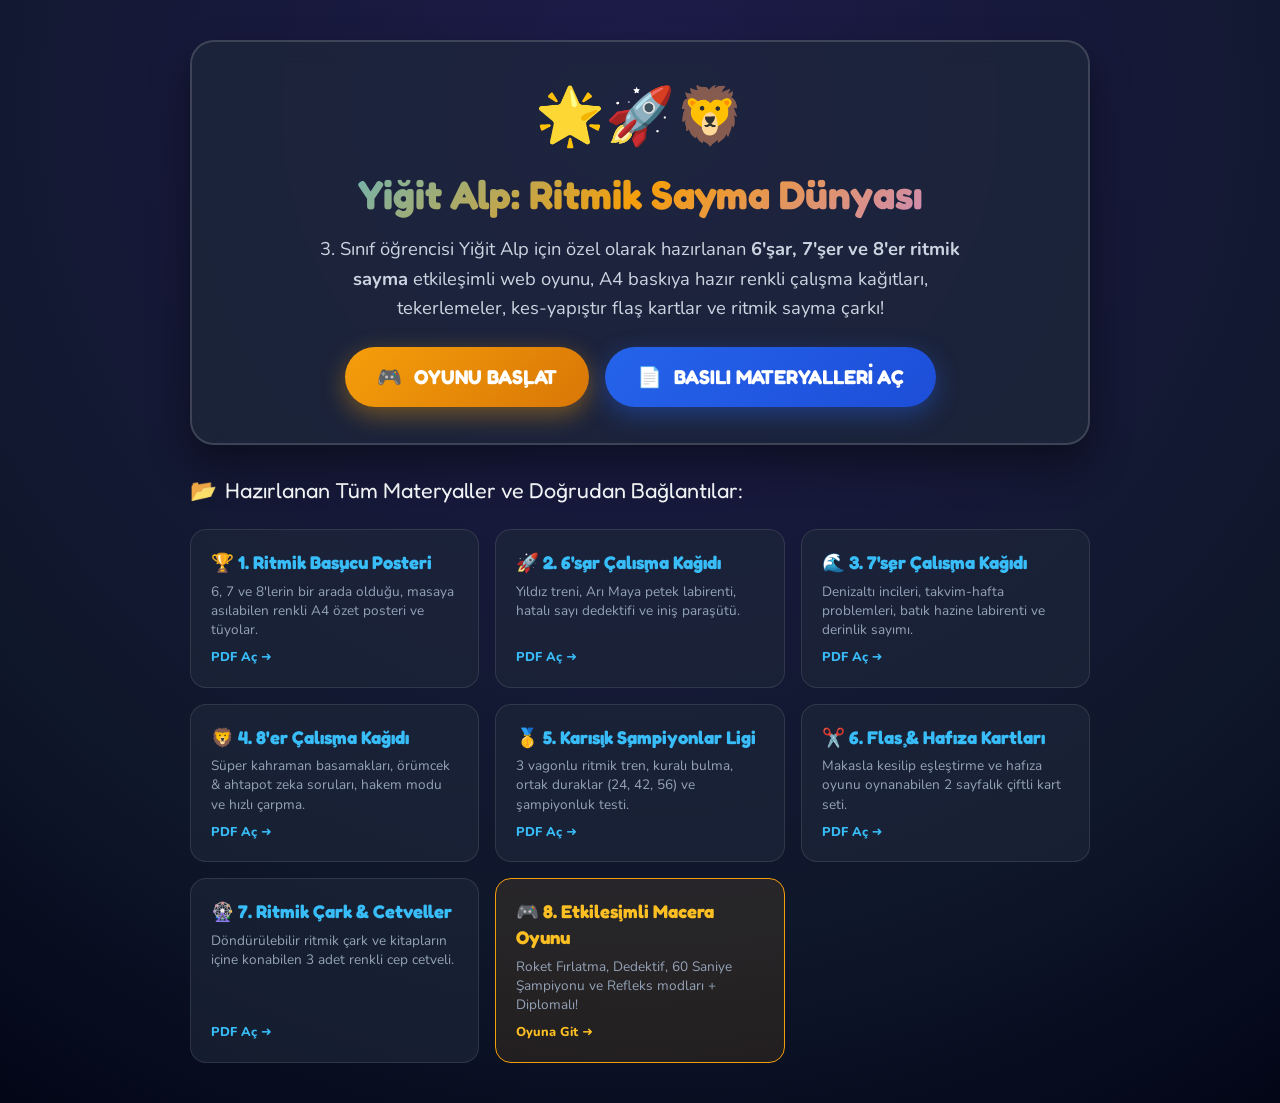
==== index.html @ d69f4a8b "Yigit Alp Ritmik Sayma Dunyasi: Calisma Kagitlari ve Etkilesimli Oyun" ====
<!DOCTYPE html>
<html lang="tr">
<head>
  <meta charset="UTF-8">
  <meta name="viewport" content="width=device-width, initial-scale=1.0">
  <title>Yiğit Alp - Ritmik Sayma Dünyası (3. Sınıf)</title>
  <link rel="stylesheet" href="basili_materyaller/print_style.css">
  <style>
    body {
      background: radial-gradient(circle at 50% 10%, #1e1b4b 0%, #0f172a 70%, #020617 100%);
      color: #f8fafc;
      min-height: 100vh;
      padding: 40px 20px;
    }
    .landing-box {
      max-width: 900px;
      margin: 0 auto;
    }
    .main-hero {
      background: rgba(30, 41, 59, 0.7);
      backdrop-filter: blur(12px);
      border: 2px solid rgba(255, 255, 255, 0.15);
      border-radius: 24px;
      padding: 36px 30px;
      text-align: center;
      margin-bottom: 30px;
      box-shadow: 0 20px 40px rgba(0,0,0,0.4);
    }
    .main-hero h1 {
      font-family: 'Fredoka', cursive;
      font-size: 2.5rem;
      background: linear-gradient(135deg, #38bdf8, #f59e0b, #c084fc);
      -webkit-background-clip: text;
      -webkit-text-fill-color: transparent;
      margin-bottom: 12px;
    }
    .main-hero p {
      color: #cbd5e1;
      font-size: 1.15rem;
      line-height: 1.6;
      max-width: 680px;
      margin: 0 auto 24px auto;
    }
    .action-row {
      display: flex;
      justify-content: center;
      gap: 16px;
      flex-wrap: wrap;
    }
    .big-btn {
      font-family: 'Fredoka', cursive;
      font-size: 1.25rem;
      padding: 16px 32px;
      border-radius: 50px;
      text-decoration: none;
      display: inline-flex;
      align-items: center;
      gap: 12px;
      transition: all 0.25s ease;
      font-weight: 700;
    }
    .big-game-btn {
      background: linear-gradient(135deg, #f59e0b, #d97706);
      color: white;
      box-shadow: 0 8px 25px rgba(245, 158, 11, 0.4);
    }
    .big-game-btn:hover {
      transform: translateY(-3px) scale(1.03);
      box-shadow: 0 12px 30px rgba(245, 158, 11, 0.55);
    }
    .big-pdf-btn {
      background: linear-gradient(135deg, #2563eb, #1d4ed8);
      color: white;
      box-shadow: 0 8px 25px rgba(37, 99, 235, 0.4);
    }
    .big-pdf-btn:hover {
      transform: translateY(-3px) scale(1.03);
      box-shadow: 0 12px 30px rgba(37, 99, 235, 0.55);
    }
    
    .section-cards {
      display: grid;
      grid-template-columns: repeat(auto-fit, minmax(260px, 1fr));
      gap: 16px;
      margin-top: 24px;
    }
    .feat-card {
      background: rgba(30, 41, 59, 0.6);
      border: 1.5px solid rgba(255, 255, 255, 0.1);
      border-radius: 16px;
      padding: 20px;
      text-decoration: none;
      color: #f8fafc;
      transition: all 0.2s;
      display: flex;
      flex-direction: column;
      justify-content: space-between;
    }
    .feat-card:hover {
      background: rgba(30, 41, 59, 0.9);
      border-color: #38bdf8;
      transform: translateY(-3px);
    }
    .feat-card h3 {
      font-family: 'Fredoka', cursive;
      font-size: 1.15rem;
      margin-bottom: 6px;
      color: #38bdf8;
    }
    .feat-card p {
      font-size: 0.85rem;
      color: #94a3b8;
      line-height: 1.4;
    }
  </style>
</head>
<body>

  <div class="landing-box">
    
    <div class="main-hero">
      <div style="font-size: 3.5rem; margin-bottom: 10px;">🌟🚀🦁</div>
      <h1>Yiğit Alp: Ritmik Sayma Dünyası</h1>
      <p>
        3. Sınıf öğrencisi Yiğit Alp için özel olarak hazırlanan <strong>6'şar, 7'şer ve 8'er ritmik sayma</strong> 
        etkileşimli web oyunu, A4 baskıya hazır renkli çalışma kağıtları, tekerlemeler, kes-yapıştır flaş kartlar ve ritmik sayma çarkı!
      </p>

      <div class="action-row">
        <a href="oyun/index.html" class="big-btn big-game-btn">
          <span>🎮</span> OYUNU BAŞLAT
        </a>
        <a href="basili_materyaller/tum_materyaller_rehberi.html" class="big-btn big-pdf-btn">
          <span>📄</span> BASILI MATERYALLERİ AÇ
        </a>
      </div>
    </div>

    <div style="font-family:'Fredoka', cursive; font-size:1.35rem; color:#f8fafc; margin-bottom:12px; display:flex; align-items:center; gap:8px;">
      <span>📂</span> Hazırlanan Tüm Materyaller ve Doğrudan Bağlantılar:
    </div>

    <div class="section-cards">
      <a href="pdf_ciktilari/01_ritmik_sayma_posteri.pdf" target="_blank" class="feat-card">
        <div>
          <h3>🏆 1. Ritmik Başucu Posteri</h3>
          <p>6, 7 ve 8'lerin bir arada olduğu, masaya asılabilen renkli A4 özet posteri ve tüyolar.</p>
        </div>
        <div style="margin-top:10px; font-weight:800; color:#38bdf8; font-size:0.8rem;">PDF Aç ➜</div>
      </a>

      <a href="pdf_ciktilari/02_6sar_calisma_kagidi.pdf" target="_blank" class="feat-card">
        <div>
          <h3>🚀 2. 6'şar Çalışma Kağıdı</h3>
          <p>Yıldız treni, Arı Maya petek labirenti, hatalı sayı dedektifi ve iniş paraşütü.</p>
        </div>
        <div style="margin-top:10px; font-weight:800; color:#38bdf8; font-size:0.8rem;">PDF Aç ➜</div>
      </a>

      <a href="pdf_ciktilari/03_7ser_calisma_kagidi.pdf" target="_blank" class="feat-card">
        <div>
          <h3>🌊 3. 7'şer Çalışma Kağıdı</h3>
          <p>Denizaltı incileri, takvim-hafta problemleri, batık hazine labirenti ve derinlik sayımı.</p>
        </div>
        <div style="margin-top:10px; font-weight:800; color:#38bdf8; font-size:0.8rem;">PDF Aç ➜</div>
      </a>

      <a href="pdf_ciktilari/04_8er_calisma_kagidi.pdf" target="_blank" class="feat-card">
        <div>
          <h3>🦁 4. 8'er Çalışma Kağıdı</h3>
          <p>Süper kahraman basamakları, örümcek & ahtapot zeka soruları, hakem modu ve hızlı çarpma.</p>
        </div>
        <div style="margin-top:10px; font-weight:800; color:#38bdf8; font-size:0.8rem;">PDF Aç ➜</div>
      </a>

      <a href="pdf_ciktilari/05_karisik_sampiyonluk.pdf" target="_blank" class="feat-card">
        <div>
          <h3>🥇 5. Karışık Şampiyonlar Ligi</h3>
          <p>3 vagonlu ritmik tren, kuralı bulma, ortak duraklar (24, 42, 56) ve şampiyonluk testi.</p>
        </div>
        <div style="margin-top:10px; font-weight:800; color:#38bdf8; font-size:0.8rem;">PDF Aç ➜</div>
      </a>

      <a href="pdf_ciktilari/06_kes_yapistir_kartlar.pdf" target="_blank" class="feat-card">
        <div>
          <h3>✂️ 6. Flaş & Hafıza Kartları</h3>
          <p>Makasla kesilip eşleştirme ve hafıza oyunu oynanabilen 2 sayfalık çiftli kart seti.</p>
        </div>
        <div style="margin-top:10px; font-weight:800; color:#38bdf8; font-size:0.8rem;">PDF Aç ➜</div>
      </a>

      <a href="pdf_ciktilari/07_ritmik_cark_ve_cetvel.pdf" target="_blank" class="feat-card">
        <div>
          <h3>🎡 7. Ritmik Çark & Cetveller</h3>
          <p>Döndürülebilir ritmik çark ve kitapların içine konabilen 3 adet renkli cep cetveli.</p>
        </div>
        <div style="margin-top:10px; font-weight:800; color:#38bdf8; font-size:0.8rem;">PDF Aç ➜</div>
      </a>

      <a href="oyun/index.html" class="feat-card" style="border-color:#f59e0b; background:rgba(245, 158, 11, 0.1);">
        <div>
          <h3 style="color:#fbbf24;">🎮 8. Etkileşimli Macera Oyunu</h3>
          <p>Roket Fırlatma, Dedektif, 60 Saniye Şampiyonu ve Refleks modları + Diplomalı!</p>
        </div>
        <div style="margin-top:10px; font-weight:800; color:#fbbf24; font-size:0.8rem;">Oyuna Git ➜</div>
      </a>
    </div>

  </div>

</body>
</html>
---- basili_materyaller/print_style.css ----
@import url('https://fonts.googleapis.com/css2?family=Fredoka:wght@400;600;700&family=Nunito:wght@400;600;700;800;900&display=swap');

:root {
  --primary-6: #ff6b35;
  --secondary-6: #f7c59f;
  --dark-6: #2b2d42;
  --primary-7: #0077b6;
  --secondary-7: #90e0ef;
  --dark-7: #03045e;
  --primary-8: #7209b7;
  --secondary-8: #e0aaff;
  --dark-8: #240046;
  --primary-all: #10b981;
  --bg-soft: #f8fafc;
  --border-color: #cbd5e1;
}

* {
  box-sizing: border-box;
  margin: 0;
  padding: 0;
}

body {
  font-family: 'Nunito', 'Segoe UI', system-ui, sans-serif;
  background-color: #e2e8f0;
  color: #1e293b;
  line-height: 1.4;
  -webkit-font-smoothing: antialiased;
}

/* Floating Action Toolbar (Screen Only) */
.toolbar {
  position: sticky;
  top: 0;
  z-index: 1000;
  background: #ffffff;
  padding: 12px 24px;
  display: flex;
  justify-content: space-between;
  align-items: center;
  box-shadow: 0 4px 12px rgba(0,0,0,0.1);
  border-bottom: 2px solid #e2e8f0;
}

.toolbar h2 {
  font-family: 'Fredoka', cursive, sans-serif;
  font-size: 1.15rem;
  color: #1e293b;
  display: flex;
  align-items: center;
  gap: 8px;
}

.toolbar-buttons {
  display: flex;
  gap: 10px;
}

.btn {
  font-family: 'Nunito', sans-serif;
  font-weight: 700;
  font-size: 0.95rem;
  padding: 8px 18px;
  border-radius: 9999px;
  border: none;
  cursor: pointer;
  display: inline-flex;
  align-items: center;
  gap: 8px;
  transition: all 0.2s ease;
  text-decoration: none;
}

.btn-print {
  background: #2563eb;
  color: white;
}

.btn-print:hover {
  background: #1d4ed8;
  transform: translateY(-1px);
}

.btn-home {
  background: #f1f5f9;
  color: #475569;
}

.btn-home:hover {
  background: #e2e8f0;
}

.btn-answer {
  background: #10b981;
  color: white;
}

.btn-answer:hover {
  background: #059669;
}

/* Page Container (Simulating A4) */
.sheet-container {
  display: flex;
  flex-direction: column;
  align-items: center;
  padding: 24px;
  gap: 24px;
}

.a4-page {
  width: 210mm;
  min-height: 297mm;
  background: white;
  padding: 14mm 15mm;
  box-shadow: 0 10px 25px rgba(0,0,0,0.15);
  border-radius: 6px;
  position: relative;
  display: flex;
  flex-direction: column;
  justify-content: space-between;
  box-sizing: border-box;
}

/* Header */
.sheet-header {
  border-bottom: 3px dashed #cbd5e1;
  padding-bottom: 12px;
  margin-bottom: 14px;
}

.header-top {
  display: flex;
  justify-content: space-between;
  align-items: center;
  margin-bottom: 10px;
}

.header-title-box {
  display: flex;
  align-items: center;
  gap: 12px;
}

.sheet-icon {
  font-size: 2.2rem;
  line-height: 1;
}

.sheet-title {
  font-family: 'Fredoka', cursive, sans-serif;
  font-size: 1.45rem;
  font-weight: 700;
  color: #0f172a;
}

.sheet-subtitle {
  font-size: 0.85rem;
  font-weight: 600;
  color: #64748b;
}

.student-info-bar {
  display: grid;
  grid-template-columns: 2fr 1fr 1fr;
  gap: 12px;
  background: #f8fafc;
  border: 1.5px solid #e2e8f0;
  border-radius: 8px;
  padding: 6px 12px;
  font-size: 0.85rem;
  font-weight: 700;
}

.info-item {
  display: flex;
  align-items: center;
  gap: 6px;
}

.info-line {
  flex: 1;
  border-bottom: 1.5px dotted #94a3b8;
  height: 14px;
}

.rating-stars {
  color: #fbbf24;
  letter-spacing: 2px;
  font-size: 0.95rem;
}

/* Sections */
.activity-card {
  border: 2px solid #e2e8f0;
  border-radius: 10px;
  padding: 10px 14px;
  margin-bottom: 12px;
  background: #ffffff;
}

.activity-title {
  font-family: 'Fredoka', cursive, sans-serif;
  font-size: 1.05rem;
  font-weight: 700;
  display: flex;
  align-items: center;
  gap: 8px;
  margin-bottom: 8px;
}

.activity-badge {
  display: inline-block;
  font-size: 0.75rem;
  font-weight: 800;
  padding: 2px 8px;
  border-radius: 12px;
  color: white;
}

/* Elements */
.number-train {
  display: flex;
  flex-wrap: wrap;
  align-items: center;
  justify-content: center;
  gap: 8px;
  margin: 10px 0;
}

.number-wagon {
  width: 48px;
  height: 48px;
  border-radius: 50%;
  display: flex;
  align-items: center;
  justify-content: center;
  font-size: 1.25rem;
  font-weight: 800;
  box-shadow: 0 2px 5px rgba(0,0,0,0.06);
  position: relative;
}

.wagon-filled {
  background: #e0f2fe;
  color: #0369a1;
  border: 2px solid #38bdf8;
}

.wagon-empty {
  background: #fff;
  border: 2px dashed #94a3b8;
  color: #94a3b8;
}

.wagon-arrow {
  font-size: 1.2rem;
  color: #94a3b8;
  font-weight: bold;
}

/* Grid & Tables */
.matching-grid {
  display: grid;
  grid-template-columns: 1fr 1fr;
  gap: 16px;
  margin: 8px 0;
}

.match-item {
  display: flex;
  align-items: center;
  justify-content: space-between;
  padding: 6px 12px;
  background: #f8fafc;
  border-radius: 6px;
  border: 1px solid #e2e8f0;
  font-weight: 700;
}

.connector-circle {
  width: 14px;
  height: 14px;
  border-radius: 50%;
  border: 2px solid #64748b;
  display: inline-block;
}

/* Footer */
.sheet-footer {
  margin-top: 10px;
  padding-top: 8px;
  border-top: 1.5px dashed #cbd5e1;
  display: flex;
  justify-content: space-between;
  align-items: center;
  font-size: 0.75rem;
  color: #94a3b8;
  font-weight: 600;
}

.answer-key-text {
  display: none;
  font-size: 0.8rem;
  color: #059669;
  font-weight: 800;
  background: #ecfdf5;
  padding: 4px 8px;
  border-radius: 4px;
}

body.show-answers .answer-key-text {
  display: inline-block;
}

body.show-answers .wagon-empty::after {
  content: attr(data-answer);
  color: #059669;
  font-weight: 900;
}

/* Print Specific Rules */
@media print {
  @page {
    size: A4 portrait;
    margin: 6mm 8mm 6mm 8mm;
  }
  body {
    background: white !important;
    color: black !important;
    -webkit-print-color-adjust: exact !important;
    print-color-adjust: exact !important;
  }
  .toolbar {
    display: none !important;
  }
  .sheet-container {
    padding: 0 !important;
    gap: 0 !important;
  }
  .a4-page {
    box-shadow: none !important;
    border-radius: 0 !important;
    width: 100% !important;
    min-height: auto !important;
    page-break-after: always;
    padding: 4mm 6mm !important;
  }
  .a4-page:last-child {
    page-break-after: avoid;
  }
  .activity-card {
    margin-bottom: 7px !important;
    padding: 6px 10px !important;
  }
  .sheet-header {
    margin-bottom: 8px !important;
    padding-bottom: 6px !important;
  }
  .number-wagon {
    width: 40px !important;
    height: 40px !important;
    font-size: 1.1rem !important;
  }
}
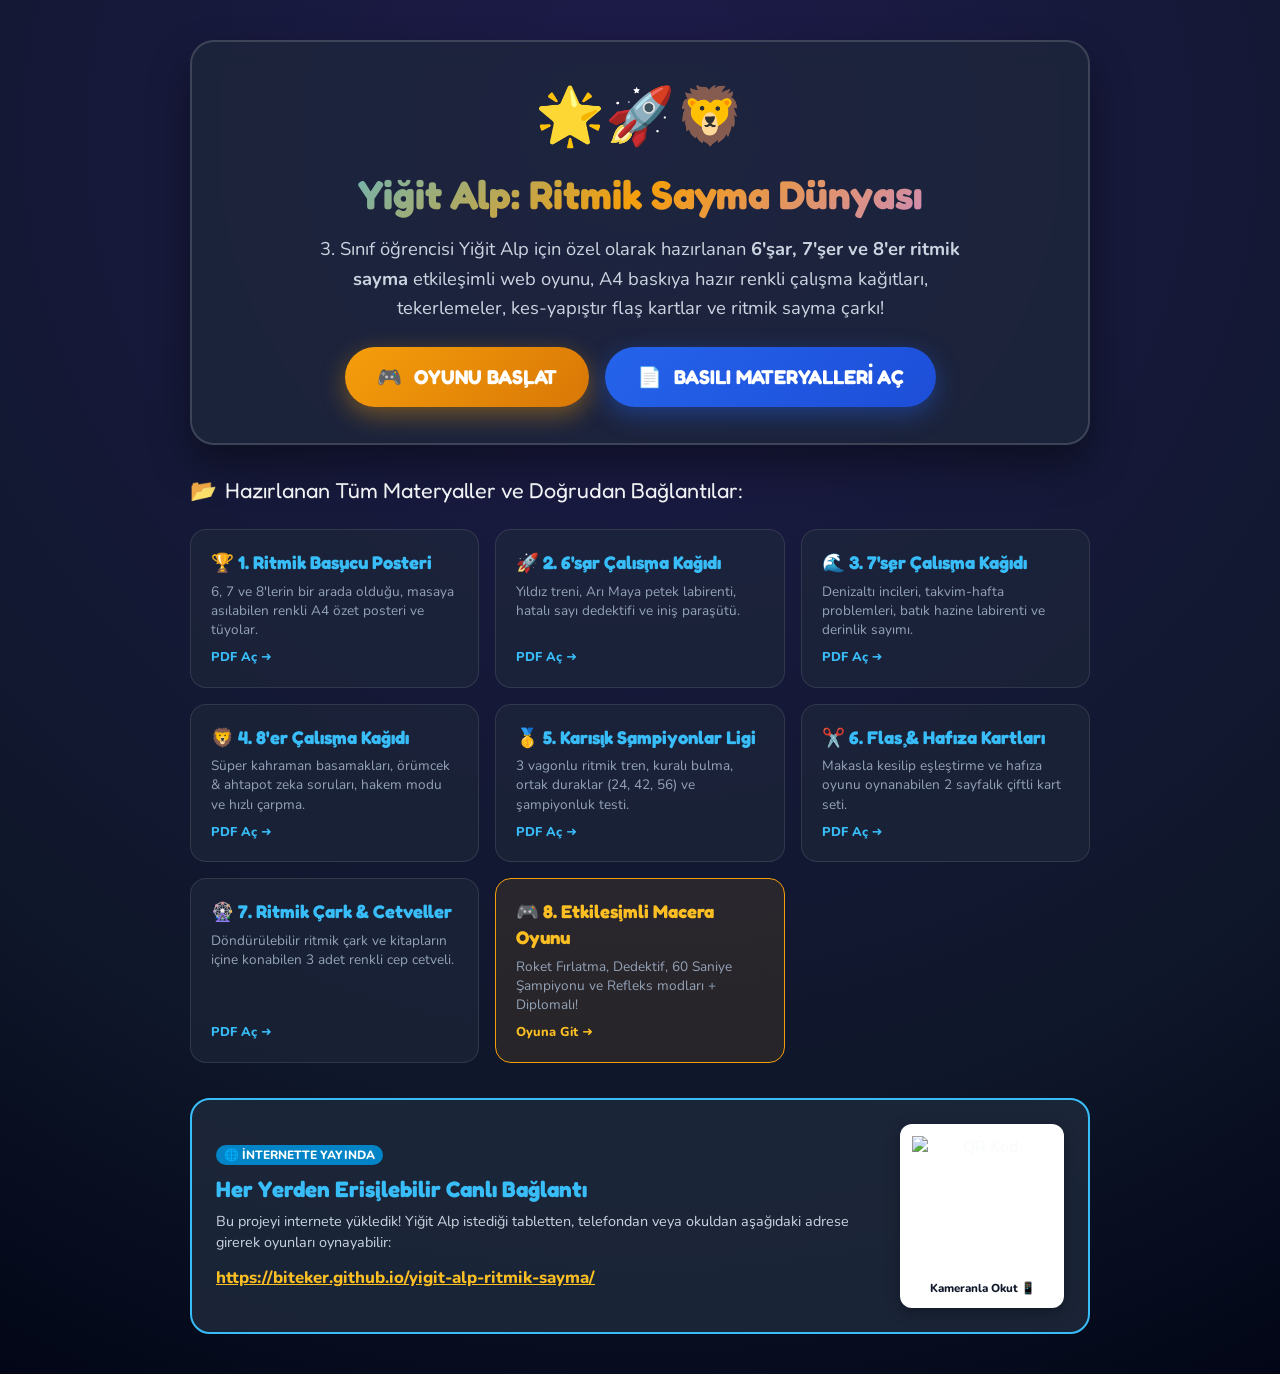
==== commit 7d5f9862: "Add live URL and QR code link" ====
--- a/index.html
+++ b/index.html
@@ -206,6 +206,24 @@
       </a>
     </div>
 
+    <!-- Mobil / Tablet Canlı Erişim & QR Kod Bölümü -->
+    <div style="margin-top: 35px; background: rgba(30, 41, 59, 0.85); border: 2px solid #38bdf8; border-radius: 20px; padding: 24px; display: flex; align-items: center; justify-content: space-between; gap: 20px; flex-wrap: wrap;">
+      <div style="flex: 1; min-width: 260px;">
+        <div style="display:inline-block; background:#0284c7; color:white; font-size:0.75rem; font-weight:800; padding:2px 8px; border-radius:12px; margin-bottom:8px;">🌐 İNTERNETTE YAYINDA</div>
+        <h3 style="font-family:'Fredoka', cursive; font-size:1.4rem; color:#38bdf8; margin-bottom:6px;">Her Yerden Erişilebilir Canlı Bağlantı</h3>
+        <p style="color:#cbd5e1; font-size:0.9rem; line-height:1.5; margin-bottom:12px;">
+          Bu projeyi internete yükledik! Yiğit Alp istediği tabletten, telefondan veya okuldan aşağıdaki adrese girerek oyunları oynayabilir:
+        </p>
+        <a href="https://biteker.github.io/yigit-alp-ritmik-sayma/" target="_blank" style="color:#fbbf24; font-weight:800; font-size:1.05rem; word-break:break-all; text-decoration:underline;">
+          https://biteker.github.io/yigit-alp-ritmik-sayma/
+        </a>
+      </div>
+      <div style="text-align: center; background: white; padding: 12px; border-radius: 12px; box-shadow: 0 4px 15px rgba(0,0,0,0.3);">
+        <img src="https://api.qrserver.com/v1/create-qr-code/?size=140x140&data=https://biteker.github.io/yigit-alp-ritmik-sayma/" alt="QR Kod" style="display:block; width:140px; height:140px;">
+        <span style="display:block; color:#0f172a; font-size:0.72rem; font-weight:800; margin-top:4px;">Kameranla Okut 📱</span>
+      </div>
+    </div>
+
   </div>
 
 </body>
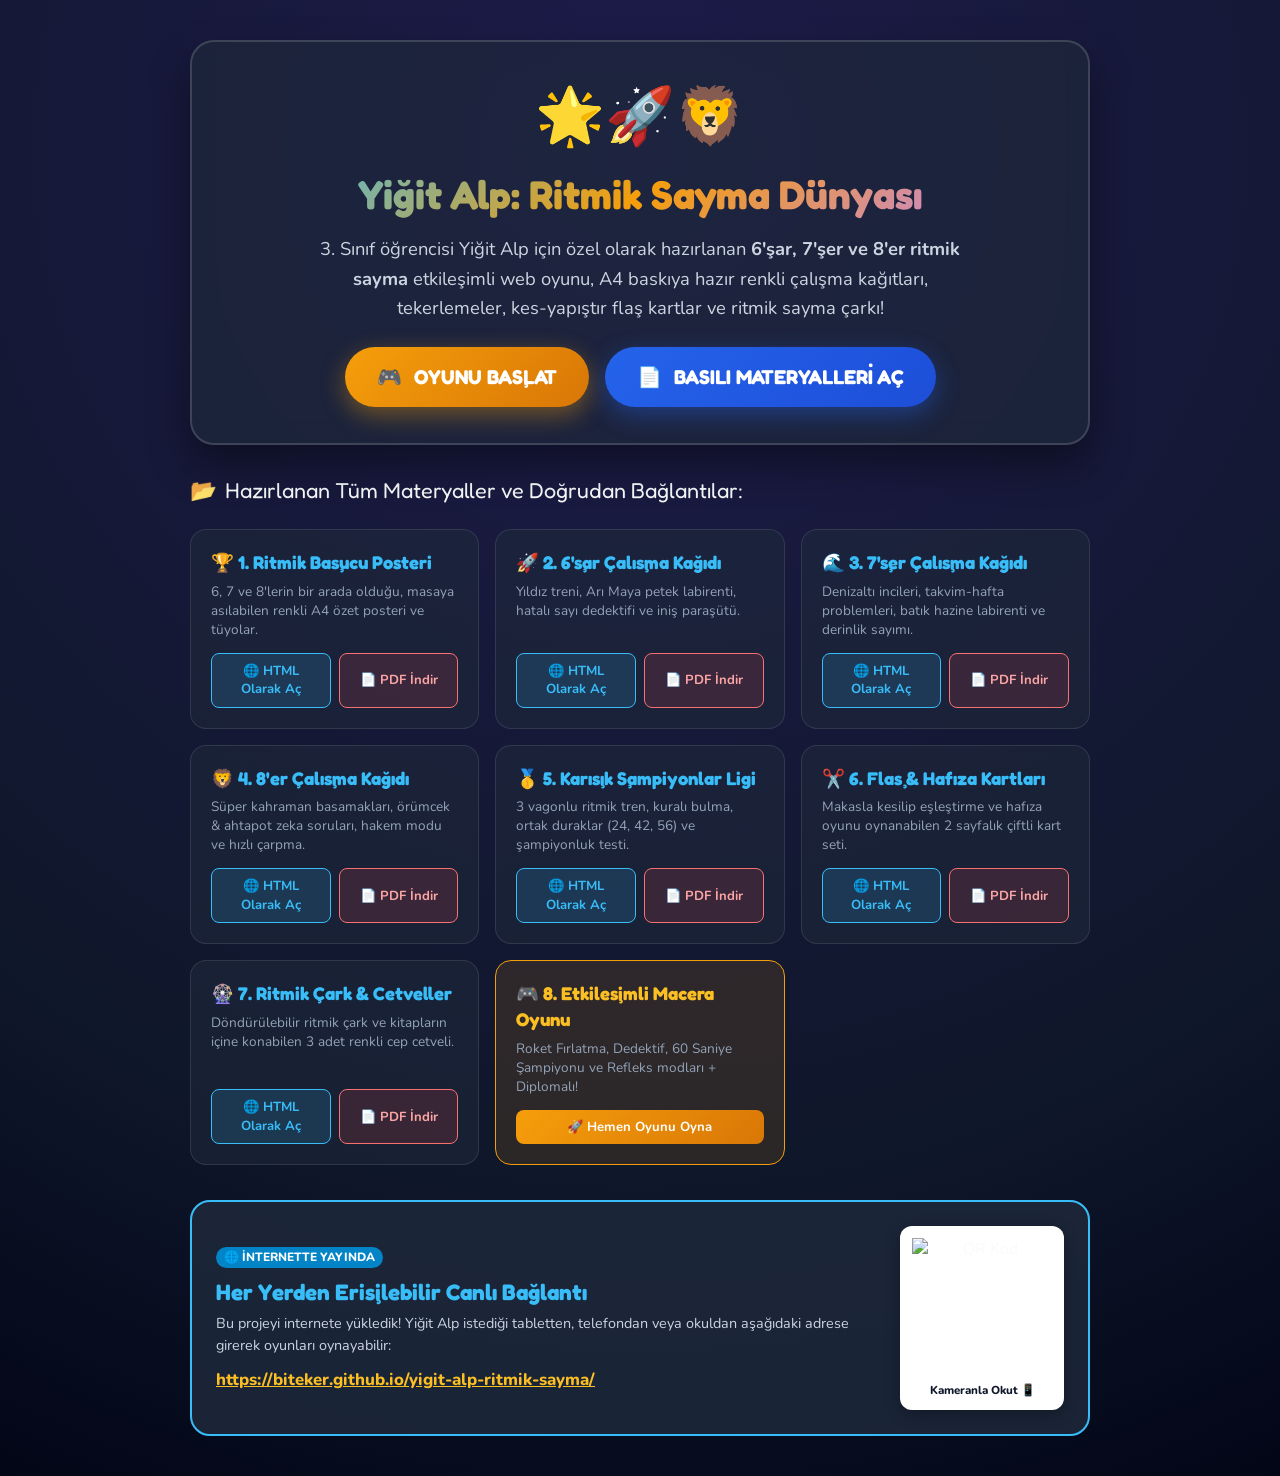
==== commit 3e68bca9: "Add explicit HTML and PDF buttons to all cards on index and guide" ====
--- a/index.html
+++ b/index.html
@@ -112,6 +112,53 @@
       color: #94a3b8;
       line-height: 1.4;
     }
+    .card-btn-group {
+      display: flex;
+      gap: 8px;
+      margin-top: 14px;
+    }
+    .btn-sub {
+      flex: 1;
+      text-align: center;
+      padding: 8px 10px;
+      border-radius: 8px;
+      font-weight: 700;
+      font-size: 0.82rem;
+      text-decoration: none;
+      transition: all 0.2s ease;
+      display: inline-flex;
+      align-items: center;
+      justify-content: center;
+      gap: 6px;
+    }
+    .btn-html {
+      background: rgba(56, 189, 248, 0.15);
+      border: 1px solid #38bdf8;
+      color: #38bdf8;
+    }
+    .btn-html:hover {
+      background: #38bdf8;
+      color: #0f172a;
+    }
+    .btn-pdf {
+      background: rgba(239, 68, 68, 0.15);
+      border: 1px solid #f87171;
+      color: #fca5a5;
+    }
+    .btn-pdf:hover {
+      background: #ef4444;
+      color: white;
+    }
+    .btn-play {
+      background: linear-gradient(135deg, #f59e0b, #d97706);
+      color: white;
+      border: none;
+      width: 100%;
+    }
+    .btn-play:hover {
+      background: linear-gradient(135deg, #fbbf24, #f59e0b);
+      transform: scale(1.02);
+    }
   </style>
 </head>
 <body>
@@ -141,69 +188,100 @@
     </div>
 
     <div class="section-cards">
-      <a href="pdf_ciktilari/01_ritmik_sayma_posteri.pdf" target="_blank" class="feat-card">
+      <!-- 01 -->
+      <div class="feat-card">
         <div>
           <h3>🏆 1. Ritmik Başucu Posteri</h3>
           <p>6, 7 ve 8'lerin bir arada olduğu, masaya asılabilen renkli A4 özet posteri ve tüyolar.</p>
         </div>
-        <div style="margin-top:10px; font-weight:800; color:#38bdf8; font-size:0.8rem;">PDF Aç ➜</div>
-      </a>
-
-      <a href="pdf_ciktilari/02_6sar_calisma_kagidi.pdf" target="_blank" class="feat-card">
+        <div class="card-btn-group">
+          <a href="basili_materyaller/01_ritmik_sayma_posteri.html" class="btn-sub btn-html">🌐 HTML Olarak Aç</a>
+          <a href="pdf_ciktilari/01_ritmik_sayma_posteri.pdf" target="_blank" class="btn-sub btn-pdf">📄 PDF İndir</a>
+        </div>
+      </div>
+
+      <!-- 02 -->
+      <div class="feat-card">
         <div>
           <h3>🚀 2. 6'şar Çalışma Kağıdı</h3>
           <p>Yıldız treni, Arı Maya petek labirenti, hatalı sayı dedektifi ve iniş paraşütü.</p>
         </div>
-        <div style="margin-top:10px; font-weight:800; color:#38bdf8; font-size:0.8rem;">PDF Aç ➜</div>
-      </a>
-
-      <a href="pdf_ciktilari/03_7ser_calisma_kagidi.pdf" target="_blank" class="feat-card">
+        <div class="card-btn-group">
+          <a href="basili_materyaller/02_6sar_calisma_kagidi.html" class="btn-sub btn-html">🌐 HTML Olarak Aç</a>
+          <a href="pdf_ciktilari/02_6sar_calisma_kagidi.pdf" target="_blank" class="btn-sub btn-pdf">📄 PDF İndir</a>
+        </div>
+      </div>
+
+      <!-- 03 -->
+      <div class="feat-card">
         <div>
           <h3>🌊 3. 7'şer Çalışma Kağıdı</h3>
           <p>Denizaltı incileri, takvim-hafta problemleri, batık hazine labirenti ve derinlik sayımı.</p>
         </div>
-        <div style="margin-top:10px; font-weight:800; color:#38bdf8; font-size:0.8rem;">PDF Aç ➜</div>
-      </a>
-
-      <a href="pdf_ciktilari/04_8er_calisma_kagidi.pdf" target="_blank" class="feat-card">
+        <div class="card-btn-group">
+          <a href="basili_materyaller/03_7ser_calisma_kagidi.html" class="btn-sub btn-html">🌐 HTML Olarak Aç</a>
+          <a href="pdf_ciktilari/03_7ser_calisma_kagidi.pdf" target="_blank" class="btn-sub btn-pdf">📄 PDF İndir</a>
+        </div>
+      </div>
+
+      <!-- 04 -->
+      <div class="feat-card">
         <div>
           <h3>🦁 4. 8'er Çalışma Kağıdı</h3>
           <p>Süper kahraman basamakları, örümcek & ahtapot zeka soruları, hakem modu ve hızlı çarpma.</p>
         </div>
-        <div style="margin-top:10px; font-weight:800; color:#38bdf8; font-size:0.8rem;">PDF Aç ➜</div>
-      </a>
-
-      <a href="pdf_ciktilari/05_karisik_sampiyonluk.pdf" target="_blank" class="feat-card">
+        <div class="card-btn-group">
+          <a href="basili_materyaller/04_8er_calisma_kagidi.html" class="btn-sub btn-html">🌐 HTML Olarak Aç</a>
+          <a href="pdf_ciktilari/04_8er_calisma_kagidi.pdf" target="_blank" class="btn-sub btn-pdf">📄 PDF İndir</a>
+        </div>
+      </div>
+
+      <!-- 05 -->
+      <div class="feat-card">
         <div>
           <h3>🥇 5. Karışık Şampiyonlar Ligi</h3>
           <p>3 vagonlu ritmik tren, kuralı bulma, ortak duraklar (24, 42, 56) ve şampiyonluk testi.</p>
         </div>
-        <div style="margin-top:10px; font-weight:800; color:#38bdf8; font-size:0.8rem;">PDF Aç ➜</div>
-      </a>
-
-      <a href="pdf_ciktilari/06_kes_yapistir_kartlar.pdf" target="_blank" class="feat-card">
+        <div class="card-btn-group">
+          <a href="basili_materyaller/05_karisik_sampiyonluk.html" class="btn-sub btn-html">🌐 HTML Olarak Aç</a>
+          <a href="pdf_ciktilari/05_karisik_sampiyonluk.pdf" target="_blank" class="btn-sub btn-pdf">📄 PDF İndir</a>
+        </div>
+      </div>
+
+      <!-- 06 -->
+      <div class="feat-card">
         <div>
           <h3>✂️ 6. Flaş & Hafıza Kartları</h3>
           <p>Makasla kesilip eşleştirme ve hafıza oyunu oynanabilen 2 sayfalık çiftli kart seti.</p>
         </div>
-        <div style="margin-top:10px; font-weight:800; color:#38bdf8; font-size:0.8rem;">PDF Aç ➜</div>
-      </a>
-
-      <a href="pdf_ciktilari/07_ritmik_cark_ve_cetvel.pdf" target="_blank" class="feat-card">
+        <div class="card-btn-group">
+          <a href="basili_materyaller/06_kes_yapistir_kartlar.html" class="btn-sub btn-html">🌐 HTML Olarak Aç</a>
+          <a href="pdf_ciktilari/06_kes_yapistir_kartlar.pdf" target="_blank" class="btn-sub btn-pdf">📄 PDF İndir</a>
+        </div>
+      </div>
+
+      <!-- 07 -->
+      <div class="feat-card">
         <div>
           <h3>🎡 7. Ritmik Çark & Cetveller</h3>
           <p>Döndürülebilir ritmik çark ve kitapların içine konabilen 3 adet renkli cep cetveli.</p>
         </div>
-        <div style="margin-top:10px; font-weight:800; color:#38bdf8; font-size:0.8rem;">PDF Aç ➜</div>
-      </a>
-
-      <a href="oyun/index.html" class="feat-card" style="border-color:#f59e0b; background:rgba(245, 158, 11, 0.1);">
+        <div class="card-btn-group">
+          <a href="basili_materyaller/07_ritmik_cark_ve_cetvel.html" class="btn-sub btn-html">🌐 HTML Olarak Aç</a>
+          <a href="pdf_ciktilari/07_ritmik_cark_ve_cetvel.pdf" target="_blank" class="btn-sub btn-pdf">📄 PDF İndir</a>
+        </div>
+      </div>
+
+      <!-- 08 -->
+      <div class="feat-card" style="border-color:#f59e0b; background:rgba(245, 158, 11, 0.12);">
         <div>
           <h3 style="color:#fbbf24;">🎮 8. Etkileşimli Macera Oyunu</h3>
           <p>Roket Fırlatma, Dedektif, 60 Saniye Şampiyonu ve Refleks modları + Diplomalı!</p>
         </div>
-        <div style="margin-top:10px; font-weight:800; color:#fbbf24; font-size:0.8rem;">Oyuna Git ➜</div>
-      </a>
+        <div class="card-btn-group">
+          <a href="oyun/index.html" class="btn-sub btn-play">🚀 Hemen Oyunu Oyna</a>
+        </div>
+      </div>
     </div>
 
     <!-- Mobil / Tablet Canlı Erişim & QR Kod Bölümü -->
